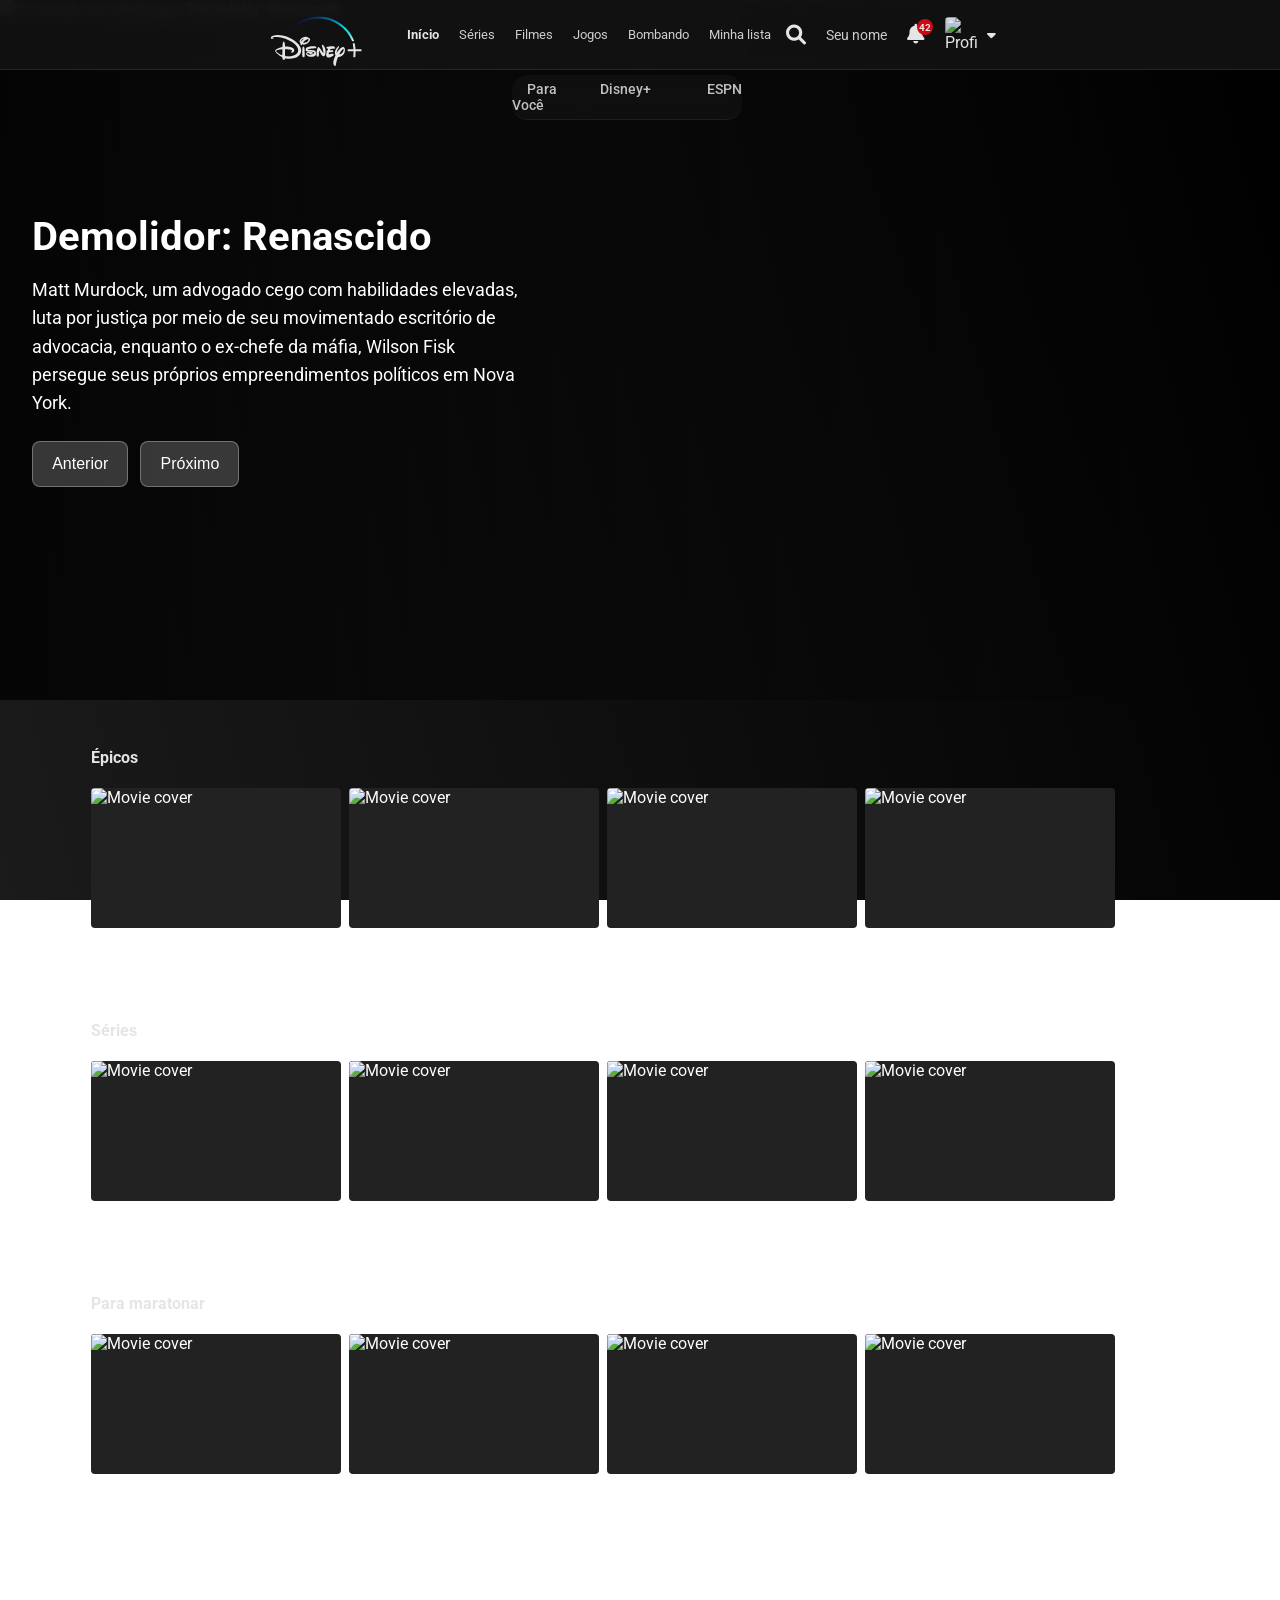
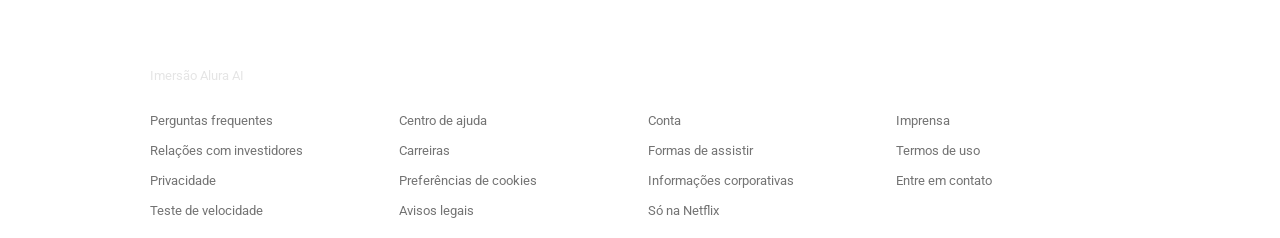
==== catalogo/catalogo.html @ b4ce7fa3 "Add files via upload" ====
<!DOCTYPE html>
<html lang="pt-BR">

<head>
    <meta charset="UTF-8">
    <meta name="viewport" content="width=device-width, initial-scale=1.0">
    <title>Para Você | Disney+</title>
    <link rel="shortcut icon" href="/Projeto-disney/img/d.png" type="image/x-icon">
    <link rel="stylesheet" href="catalogo.css">
    <link href="https://cdnjs.cloudflare.com/ajax/libs/font-awesome/6.0.0/css/all.min.css" rel="stylesheet">
    <link href="https://fonts.googleapis.com/css2?family=Roboto:wght@300;400;500;700&display=swap" rel="stylesheet">
</head>

<body>
    <!-- Top fixed navbar com 3 opções -->
    <div class="mini-navbar" id="mini-navbar">
        <div class="container">
            <nav>
                <ul class="mini-nav-links">
                    <li><a href="#">Para Você</a></li>
                    <li><a href="#">Disney+</a></li>
                    <li><a href="#">ESPN</a></li>
                </ul>
            </nav>
        </div>
    </div>

    <!-- Navbar principal -->
    <header class="navbar" id="navbar">
        <div class="container navbar-content">
            <div class="navbar-left">
                <img class="logo" src="../img/disney--1.svg"
                    alt="Disney">
                <nav>
                    <ul class="nav-links">
                        <li><a href="https://www.alura.com.br/" class="active">Início</a></li>
                        <li><a href="https://www.alura.com.br/">Séries</a></li>
                        <li><a href="https://www.alura.com.br/">Filmes</a></li>
                        <li><a href="https://www.alura.com.br/">Jogos</a></li>
                        <li><a href="https://www.alura.com.br/">Bombando</a></li>
                        <li><a href="https://www.alura.com.br/">Minha lista</a></li>
                    </ul>
                </nav>
            </div>
        <div class="navbar-right">
            <i class="fas fa-search icon"></i>
            <a href="../index.html" class="kids-link" id="profile-name">Seu nome</a>
            <div class="nav-notification">
                <i class="fas fa-bell icon"></i>
                <span class="notification-badge">42</span>
            </div>
            <a href="../index.html" class="profile-menu" style="text-decoration: none; color: inherit;">
                <img class="profile-icon" id="profile-image" src="https://upload.wikimedia.org/wikipedia/commons/0/0b/Netflix-avatar.png"
                    alt="Profile">
                <i class="fas fa-caret-down icon" style="font-size: 14px; margin-left: 5px;"></i>
            </a>
        </div>

        <div>

        </div>
    </header>

    <!-- Showcase grande com conteúdo único intercambiável -->
    <section class="showcase-section" id="showcase-section">
        <div class="showcase-content">
            <div class="showcase-image">
                <img id="showcase-img" src="https://images.unsplash.com/photo-1505686994434-e3cc5abf1330?q=80&w=1200&auto=format&fit=crop" alt="Conteúdo em destaque">
            </div>
            <div class="showcase-overlay">
                <div class="showcase-info">
                    <h1 id="showcase-title">Para você: Em breve</h1>
                    <p id="showcase-description">Selecione um item de qualquer slider para ver mais detalhes aqui, com imagem e texto explicativo.</p>
                    <div class="showcase-actions">
                        <button id="showcase-prev" type="button">Anterior</button>
                        <button id="showcase-next" type="button">Próximo</button>
                    </div>
                </div>
            </div>
        </div>
    </section>

    <!-- Sliders Container -->
    <main class="sliders-container" id="main-content">
        <!-- Javascript will inject the rows aqui -->
    </main>

    <!-- Footer -->
    <footer>
        <div class="footer-content">
            <a href="https://www.alura.com.br/" target="_blank">
                <p>Imersão Alura AI</p>
            </a>
            <ul class="footer-links">
                <li><a href="https://www.alura.com.br/" target="_blank">Perguntas frequentes</a></li>
                <li><a href="https://www.alura.com.br/" target="_blank">Centro de ajuda</a></li>
                <li><a href="https://www.alura.com.br/" target="_blank">Conta</a></li>
                <li><a href="https://www.alura.com.br/" target="_blank">Imprensa</a></li>
                <li><a href="https://www.alura.com.br/" target="_blank">Relações com investidores</a></li>
                <li><a href="https://www.alura.com.br/" target="_blank">Carreiras</a></li>
                <li><a href="https://www.alura.com.br/" target="_blank">Formas de assistir</a></li>
                <li><a href="https://www.alura.com.br/" target="_blank">Termos de uso</a></li>
                <li><a href="https://www.alura.com.br/" target="_blank">Privacidade</a></li>
                <li><a href="https://www.alura.com.br/" target="_blank">Preferências de cookies</a></li>
                <li><a href="https://www.alura.com.br/" target="_blank">Informações corporativas</a></li>
                <li><a href="https://www.alura.com.br/" target="_blank">Entre em contato</a></li>
                <li><a href="https://www.alura.com.br/" target="_blank">Teste de velocidade</a></li>
                <li><a href="https://www.alura.com.br/" target="_blank">Avisos legais</a></li>
                <li><a href="https://www.alura.com.br/" target="_blank">Só na Netflix</a></li>
            </ul>
        </div>
    </footer>

    <!-- Script para carregar perfil ativo do localStorage -->
    <script>
        document.addEventListener('DOMContentLoaded', function() {
            const profileData = localStorage.getItem('activeProfile');
            
            if (profileData) {
                const profile = JSON.parse(profileData);
                
                // Atualizar nome do perfil
                const profileNameElement = document.getElementById('profile-name');
                if (profileNameElement) {
                    profileNameElement.textContent = profile.name;
                }
                
                // Atualizar imagem do perfil
                const profileImageElement = document.getElementById('profile-image');
                if (profileImageElement) {
                    profileImageElement.src = profile.image;
                }
            }

            // Page transition setup
            const links = document.querySelectorAll('a[href*="index.html"], a[href="../index.html"]');
            links.forEach(link => {
                link.addEventListener('click', function(e) {
                    // Ignore external links
                    if (this.target === '_blank' || this.href.includes('alura.com')) {
                        return;
                    }

                    e.preventDefault();
                    const href = this.href;

                    // Add exit animation
                    document.body.classList.add('page-exit');

                    // Navigate after transition
                    setTimeout(() => {
                        window.location.href = href;
                    }, 400);
                });
            });
        });
    </script>

    <script type="module" src="js/main.js"></script>
</body>

</html>
---- catalogo/catalogo.css ----
:root {
    --netflix-red: #E50914;
    --dark-bg: #141414;
    --text-color: #ffffff;
}

* {
    margin: 0;
    padding: 0;
    box-sizing: border-box;
}

body {
    font-family: 'Roboto', 'Helvetica Neue', Helvetica, Arial, sans-serif;
    background-color: var(--dark-bg);
    background: linear-gradient(75deg, rgba(20, 20, 20, 0.973), rgb(0, 0, 0)) no-repeat center center fixed;
    color: var(--text-color);
    overflow-x: hidden;
}

a {
    text-decoration: none;
    color: #e5e5e5;
    transition: color 0.3s;
}

a:hover {
    color: aqua;
}

/* Navbar */
.container {
    max-width: 300px;
    width: 100%;
    margin: 0 auto;
}

.mini-navbar {
    margin-top: 55px;
    position: fixed;
    margin-left: 40%;
    top: 20px;
    left: 0;
    width: 18%;
    background: rgba(20, 20, 20, 0.88);
    backdrop-filter: blur(8px);
    z-index: 1100;
    border-bottom: 1px solid rgba(255, 255, 255, 0.08);
    border-radius: 15px;
    height: 45px;
    display: flex;
    align-items: center;
    opacity: 0.8;
}

.mini-nav-links {
    list-style: none;
    display: flex;
    gap: 26px;
    font-size: 14px;
    color: #fff;
    transition: background 0.2s;
}

.mini-nav-links li a {
    color: #f1f1f1;
    font-weight: 500;
    padding: 8px 15px;
    border-radius: 6px;
    transition: background 0.2s;
}

.mini-nav-links li a:hover,
.mini-nav-links li a.active {
    background: rgba(255, 255, 255, 0.14);
}

.navbar {
    position: absolute;
    top: 0;
    left: 0;
    width: 100%;
    display: flex;
    justify-content: center;
    z-index: 1000;
    background-color: rgba(20, 20, 20, 0.92);
    backdrop-filter: blur(6px);
    border-bottom: 1px solid rgba(255, 255, 255, 0.1);
    height: 70px;
    opacity: 0.9;
}

.navbar-content {
    display:contents;
    justify-content: space-between;
    align-items: center;
    padding: 0 1.5rem;
    height: 100%;
}

.navbar-left,
.navbar-right {
    display: flex;
    align-items: center;
    padding-right: 15px;
    gap: 20px;
}

.logo {
    width: 92px;
    margin-top: 25px;
    margin-right: 25px;
    cursor: pointer;
}

.nav-links {
    list-style: none;
    display: flex;
    gap: 20px;
    font-size: 13px;
}

.nav-links .active {
    font-weight: bold;
    color: white;
}

.icon {
    font-size: 20px;
    cursor: pointer;
}

.kids-link {
    font-size: 14px;
}

.nav-notification {
    position: relative;
    cursor: pointer;
}

.notification-badge {
    position: absolute;
    top: -5px;
    right: -8px;
    background-color: var(--netflix-red);
    color: white;
    font-size: 10px;
    font-weight: bold;
    border-radius: 50%;
    width: 16px;
    height: 16px;
    display: flex;
    justify-content: center;
    align-items: center;
}

.profile-menu {
    display: flex;
    align-items: center;
    gap: 5px;
    cursor: pointer;
}

.profile-icon {
    width: 32px;
    border-radius: 4px;
}

/* Sliders */
.sliders-container {
    max-width: 1200px;
    margin: 0 auto;
    padding: 0 4%;
    padding-top: 50px;
    /* Space for showcase (500px) + margin */
    position: relative;
    z-index: 3;
    padding-bottom: 100px;
}

.showcase-section {
    position: relative;
    width: 100%;
    height: 700px;
    overflow: hidden;
    z-index: 900;
}

.showcase-content {
    position: relative;
    width: 100%;
    height: 100%;
}

.showcase-image {
    position: absolute;
    top: 0;
    left: 0;
    width: 100%;
    height: 100%;
}

.showcase-image img {
    width: 100%;
    height: 100%;
    object-fit:cover;
}

.showcase-overlay {
    position: absolute;
    top: 0;
    left: 0;
    width: 100%;
    height: 100%;
    background: linear-gradient(to right, rgba(0,0,0,0.8) 0%, rgba(0,0,0,0.4) 50%, transparent 100%);
    display: flex;
    align-items: center;
    justify-content: flex-start;
    padding: 2rem;
}

.showcase-info {
    color: #fff;
    max-width: 500px;
    z-index: 10;
}

.showcase-info h1 {
    font-size: 2.5rem;
    margin-bottom: 1rem;
    font-weight: bold;
}

.showcase-info p {
    font-size: 1.1rem;
    margin-bottom: 1.5rem;
    line-height: 1.6;
}

.showcase-actions {
    display: flex;
    gap: 0.75rem;
}

.showcase-actions button {
    background: rgba(255, 255, 255, 0.2);
    border: 1px solid rgba(255, 255, 255, 0.3);
    color: #fff;
    border-radius: 8px;
    padding: 0.8rem 1.2rem;
    cursor: pointer;
    transition: background 0.2s;
    font-size: 1rem;
}

.showcase-actions button:hover {
    background: rgba(255, 255, 255, 0.34);
}


.slider-section {
    margin-bottom: 3.5vw;
}

.slider-header {
    display: flex;
    justify-content: space-between;
    align-items: flex-end;
    margin-bottom: 12px;
}

.slider-title {
    font-size: 1.25vw;
    font-weight: bold;
    color: #e5e5e5;
    line-height: 1.25vw;
}

.slider-indicators {
    display: flex;
    gap: 2px;
    margin-bottom: 4px;
}

.slider-indicators div {
    width: 12px;
    height: 2px;
    background-color: #4d4d4d;
}

.slider-indicators div.active {
    background-color: #aaa;
}

.movie-row {
    display: flex;
    gap: 8px;
    /* Small gap between movie cards */
    overflow-x: visible;
    /* Let the expanded cards paint outside this box vertically */
    padding: 10px 4% 50px 4%;
    /* Added bottom padding to hold the expanding modal */
    margin: 0 -4%;
    /* Pull edges back out so we don't double up padding from container */
    scroll-behavior: smooth;
    -ms-overflow-style: none;
    scrollbar-width: none;
}

.movie-row::-webkit-scrollbar {
    display: none;
}

.movie-card {
    min-width: 250px;
    width: 250px;
    height: 140px;
    background-color: #222;
    border-radius: 4px;
    cursor: pointer;
    transition: transform 0.3s cubic-bezier(0.25, 0.46, 0.45, 0.94) 0s, border-radius 0.3s 0s, z-index 0s 0.3s, box-shadow 0.3s 0s;
    position: relative;
    z-index: 1;
    transform-origin: center center;
    /* Default origin */
}

/* Modifiers applied by JavaScript to prevent edge clipping */
.movie-card.origin-left {
    transform-origin: left center;
}

.movie-card.origin-right {
    transform-origin: right center;
}

.movie-card:hover {
    transform: scale(1.6) translateY(-5%);
    /* Reduced vertical translation since container has more padding */
    z-index: 99;
    border-radius: 6px;
    box-shadow: 0 10px 40px rgba(0, 0, 0, 0.9);
    transition: transform 0.3s cubic-bezier(0.25, 0.46, 0.45, 0.94) 0.6s, border-radius 0.3s 0.6s, box-shadow 0.3s 0.6s, z-index 0s 0s;
}

.movie-card img {
    position: absolute;
    top: 0;
    left: 0;
    width: 100%;
    height: 100%;
    object-fit: cover;
    border-radius: 4px;
    transition: opacity 0.3s ease, border-radius 0.3s;
    z-index: 2;
}

.movie-card iframe {
    position: absolute;
    top: 0;
    left: 0;
    width: 100%;
    height: 100%;
    opacity: 0;
    border-radius: 4px;
    transition: opacity 0.3s ease, border-radius 0.3s;
    pointer-events: none;
    z-index: 1;
}

.movie-card iframe.playing {
    opacity: 1;
    z-index: 3;
    border-radius: 6px 6px 0 0;
}

.movie-card:hover img {
    border-radius: 6px 6px 0 0;
    transition: border-radius 0s 0.6s;
}

.movie-card img.playing-video {
    opacity: 0;
}

/* Card Details Modal */
.card-details {
    position: absolute;
    top: 100%;
    left: 0;
    width: 100%;
    background-color: #181818;
    border-bottom-left-radius: 6px;
    border-bottom-right-radius: 6px;
    padding: 18px 16px;
    opacity: 0;
    visibility: hidden;
    transition: opacity 0.3s 0s, visibility 0.3s 0s;
    box-shadow: 0 15px 30px rgba(0, 0, 0, 0.9);
    display: flex;
    flex-direction: column;
    gap: 12px;
    z-index: 2;
    cursor: default;
}

.movie-card:hover .card-details {
    opacity: 1;
    visibility: visible;
    transition: opacity 0.2s 0.6s, visibility 0s 0.6s;
}

.details-buttons {
    display: flex;
    justify-content: space-between;
    align-items: center;
}

.left-buttons,
.right-buttons {
    display: flex;
    gap: 8px;
}

.btn-icon {
    width: 32px;
    height: 32px;
    border-radius: 50%;
    background-color: #2b2b2b;
    border: 1px solid rgba(255, 255, 255, 0.5);
    color: white;
    display: flex;
    justify-content: center;
    align-items: center;
    cursor: pointer;
    font-size: 14px;
    transition: border-color 0.2s, background-color 0.2s;
}

.btn-icon:hover {
    border-color: white;
    background-color: rgba(255, 255, 255, 0.2);
}

.btn-play-icon {
    background-color: white;
    color: black;
    border: none;
}

.btn-play-icon:hover {
    background-color: #e6e6e6;
}

.btn-play-icon i {
    margin-left: 2px;
}

.details-info {
    display: flex;
    align-items: center;
    gap: 8px;
    font-size: 11px;
    font-weight: bold;
}

.match-score {
    color: #46d369;
}

.age-badge {
    background-color: transparent;
    border: 1px solid rgba(255, 255, 255, 0.4);
    color: white;
    padding: 1px 3px;
    border-radius: 2px;
    font-family: Arial, sans-serif;
}

.age-badge.red-accent {
    background-color: #d32f2f;
    border: none;
    font-weight: bold;
}

.resolution {
    border: 1px solid rgba(255, 255, 255, 0.4);
    padding: 1px 3px;
    border-radius: 2px;
    color: rgba(255, 255, 255, 0.9);
}

.duration {
    color: rgba(255, 255, 255, 0.9);
}

.details-tags {
    display: flex;
    gap: 6px;
    font-size: 11px;
    color: rgba(255, 255, 255, 0.9);
    margin-top: 4px;
}

.details-tags span:not(:last-child)::after {
    content: "•";
    color: #666;
    margin-left: 6px;
}

/* Badges */
.badge-top10 {
    position: absolute;
    top: 0;
    right: 0;
    width: 22px;
    height: 28px;
    background-color: var(--netflix-red);
    color: white;
    display: flex;
    flex-direction: column;
    justify-content: center;
    align-items: center;
    font-weight: bold;
    z-index: 4;
    border-bottom-left-radius: 2px;
    box-shadow: -2px 2px 4px rgba(0, 0, 0, 0.5);
    font-family: 'Helvetica Neue', Helvetica, Arial, sans-serif;
}

.badge-top10 span.top {
    font-size: 7px;
    letter-spacing: 0.5px;
    line-height: 8px;
}

.badge-top10 span.number {
    font-size: 13px;
    line-height: 13px;
}

.badge-bottom {
    position: absolute;
    bottom: 8px;
    left: 50%;
    transform: translateX(-50%);
    padding: 2px 4px;
    font-size: 10px;
    font-weight: bold;
    border-radius: 2px;
    z-index: 4;
    white-space: nowrap;
    text-transform: uppercase;
}

.movie-card.has-progress .badge-bottom {
    bottom: 12px;
}

.badge-bottom.red {
    background-color: var(--netflix-red);
    color: white;
}

.badge-bottom.white {
    background-color: white;
    color: black;
}

/* Progress bar */
.progress-bar-container {
    position: absolute;
    bottom: 0;
    left: 0;
    width: 100%;
    height: 4px;
    background-color: rgba(100, 100, 100, 0.7);
    z-index: 5;
    border-bottom-left-radius: 4px;
    border-bottom-right-radius: 4px;
}

.progress-value {
    height: 100%;
    background-color: var(--netflix-red);
    border-bottom-left-radius: 4px;
}

/* Mobile adjustments */
@media (max-width: 768px) {
    .nav-links {
        display: none;
    }

    .movie-card {
        min-width: 200px;
        width: 200px;
        height: 112px;
    }

    .slider-title {
        font-size: 4vw;
        line-height: 4.5vw;
    }
}

/* Footer */
footer {
    padding: 0 4%;
    color: #737373;
    font-size: 13px;
    margin-bottom: 20px;
}

.footer-content {
    max-width: 980px;
    margin: 0 auto;
}

.footer-content p {
    margin-bottom: 30px;
}

.footer-links {
    list-style: none;
    display: grid;
    grid-template-columns: repeat(4, 1fr);
    grid-gap: 15px;
}

.footer-links a {
    color: #737373;
}

.footer-links a:hover {
    text-decoration: underline;
}

@media (max-width: 768px) {
    .footer-links {
        grid-template-columns: repeat(2, 1fr);
    }
}

/* Media Queries para Responsividade Completa */

/* Tablet (769px - 1024px) */
@media (max-width: 1024px) and (min-width: 769px) {
    .container {
        max-width: 900px;
    }

    .mini-navbar {
        width: 25%;
        margin-left: 35%;
        height: 42px;
        opacity: 0;
    }

    .mini-nav-links {
        gap: 18px;
        font-size: 13px;
    }

    .mini-nav-links li a {
        padding: 6px 12px;
    }

    .navbar-content {
        padding: 0 1rem;
    }

    .nav-links {
        gap: 16px;
        font-size: 12px;
    }

    .logo {
        width: 80px;
        margin-right: 20px;
    }

    .showcase-section {
        height: 450px;
    }

    .showcase-info h1 {
        font-size: 2rem;
    }

    .showcase-info p {
        font-size: 1rem;
    }

    .showcase-actions button {
        padding: 0.7rem 1rem;
        font-size: 0.9rem;
    }

    .sliders-container {
        padding-top: 80px;
    }

    .movie-card {
        min-width: 220px;
        width: 220px;
        height: 125px;
    }

    .movie-card:hover {
        transform: scale(1.5) translateY(-3%);
    }

    /* Drag functionality for tablets */
    .movie-row {
        cursor: grab;
        user-select: none;
    }

    .movie-row.dragging {
        cursor: grabbing;
    }
}

/* Mobile (até 768px) - Enhanced */
@media (max-width: 768px) {
    .container {
        max-width: 100%;
        padding: 0 1rem;
    }

    .mini-navbar {
        width: 90%;
        margin-left: 5%;
        margin-top: 50px;
        height: 40px;
        border-radius: 10px;
        opacity: 0;
    }

    .mini-nav-links {
        gap: 12px;
        font-size: 12px;
        justify-content: center;
    }

    .mini-nav-links li a {
        padding: 5px 10px;
    }

    .navbar {
        height: 60px;
    }

    .navbar-content {
        padding: 0 0.5rem;
    }

    .nav-links {
        gap: 10px;
        font-size: 11px;
    }

    .logo {
        width: 70px;
        margin-right: 15px;
    }

    .nav-notification span {
        font-size: 9px;
        width: 14px;
        height: 14px;
    }

    .profile-icon {
        width: 28px;
    }

    .showcase-section {
        height: 400px;
    }

    .showcase-overlay {
        padding: 1.5rem;
    }

    .showcase-info h1 {
        font-size: 1.8rem;
        margin-bottom: 0.8rem;
    }

    .showcase-info p {
        font-size: 0.95rem;
        margin-bottom: 1rem;
    }

    .showcase-actions {
        flex-direction: column;
        gap: 0.5rem;
        align-items: flex-start;
    }

    .showcase-actions button {
        padding: 0.6rem 0.9rem;
        font-size: 0.85rem;
    }

    .sliders-container {
        padding: 0 2%;
        padding-top: 80px;
    }

    .movie-row {
        gap: 6px;
        padding: 8px 2% 40px 2%;
        margin: 0 -2%;
        /* Enable horizontal scrolling on mobile */
        overflow-x: auto;
        scroll-snap-type: x mandatory;
        cursor: grab;
        user-select: none;
        -webkit-overflow-scrolling: touch;
    }

    .movie-row.dragging {
        cursor: grabbing;
        scroll-behavior: auto;
    }

    .movie-card {
        min-width: 180px;
        width: 180px;
        height: 100px;
        scroll-snap-align: start;
    }

    .movie-card:hover {
        transform: scale(1.3) translateY(-2%);
    }

    .card-details {
        padding: 14px 12px;
    }

    .details-buttons {
        flex-direction: column;
        gap: 10px;
    }

    .left-buttons,
    .right-buttons {
        flex-direction: row;
        justify-content: center;
    }

    .btn-icon {
        width: 28px;
        height: 28px;
        font-size: 12px;
    }
}

/* Mobile Pequeno (até 480px) */
@media (max-width: 480px) {
    .mini-navbar {
        width: 95%;
        margin-left: 2.5%;
        height: 38px;
        opacity: 0;
    }

    .mini-nav-links {
        gap: 8px;
        font-size: 11px;
    }

    .mini-nav-links li a {
        padding: 4px 8px;
    }

    .navbar {
        height: 55px;
    }

    .nav-links {
        gap: 8px;
        font-size: 10px;
    }

    .logo {
        width: 60px;
        margin-right: 10px;
    }

    .showcase-section {
        height: 40  0px;
    }

    .showcase-overlay {
        padding: 1rem;
    }

    .showcase-info h1 {
        font-size: 1.1rem;
    }

    .showcase-info p {
        font-size: 0.7rem;
    }

    .sliders-container {
        padding-top: 40px;
    }

    .movie-row {
        gap: 4px;
        padding: 6px 2% 30px 2%;
        margin: 0 -2%;
    }

    .movie-card {
        min-width: 150px;
        width: 150px;
        height: 85px;
    }

    .movie-card:hover {
        transform: scale(1.2) translateY(-1%);
    }

    .card-details {
        padding: 10px 8px;
    }

    .details-info {
        font-size: 11px;
    }

    .details-tags span {
        font-size: 11px;
    }
}
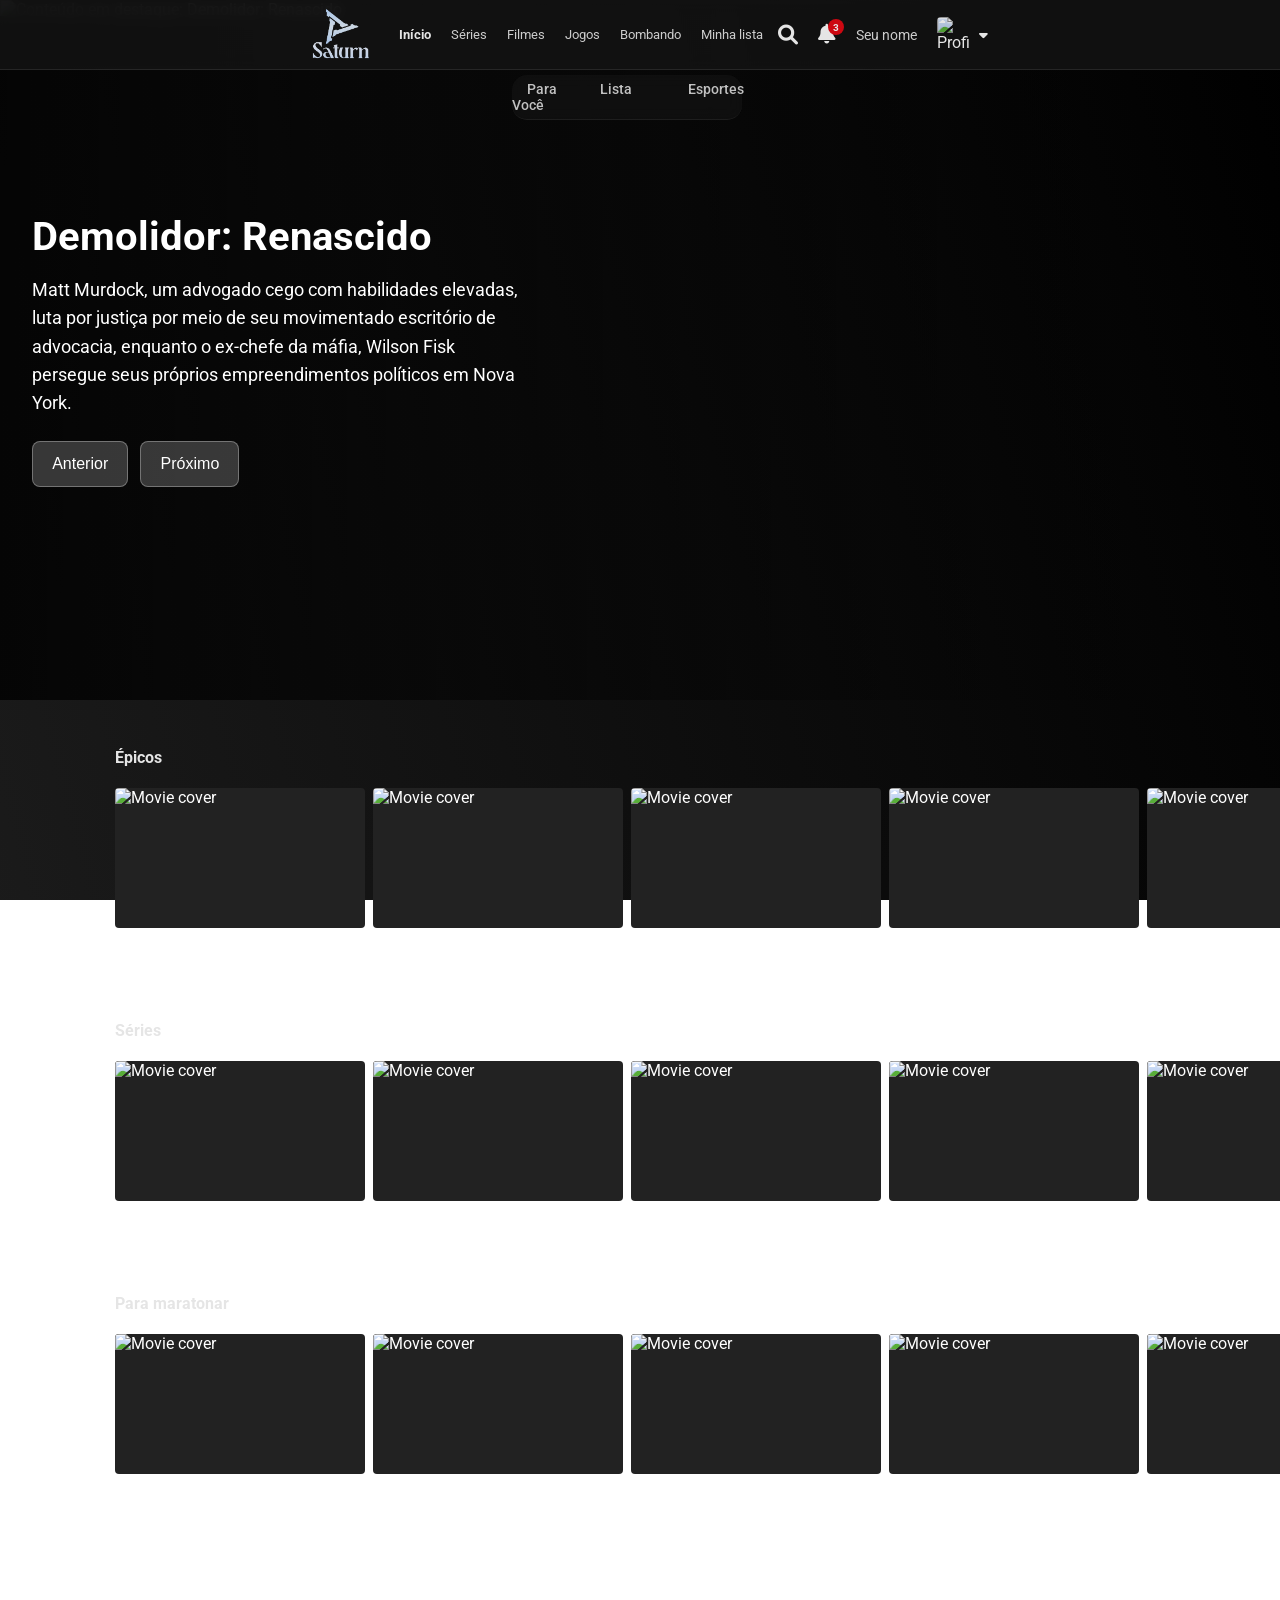
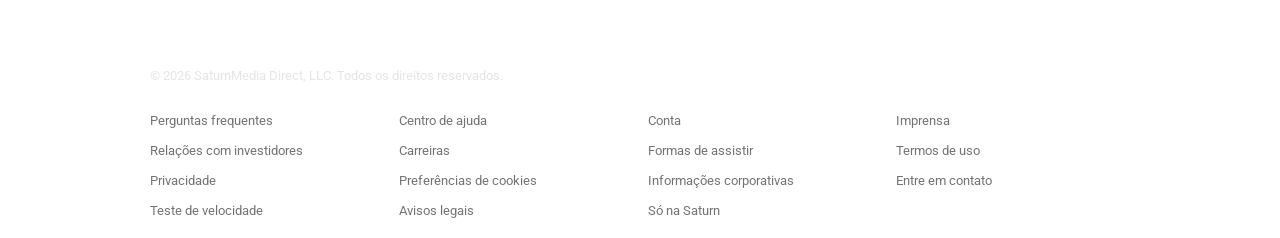
==== commit e4aeddc1: "Add files via upload" ====
--- a/catalogo/catalogo.html
+++ b/catalogo/catalogo.html
@@ -4,8 +4,8 @@
 <head>
     <meta charset="UTF-8">
     <meta name="viewport" content="width=device-width, initial-scale=1.0">
-    <title>Para Você | Disney+</title>
-    <link rel="shortcut icon" href="/Projeto-disney/img/d.png" type="image/x-icon">
+    <title>Para Você | Saturn</title>
+    <link rel="shortcut icon" href="/Projeto-disney/img/logo.png" type="image/x-icon">
     <link rel="stylesheet" href="catalogo.css">
     <link href="https://cdnjs.cloudflare.com/ajax/libs/font-awesome/6.0.0/css/all.min.css" rel="stylesheet">
     <link href="https://fonts.googleapis.com/css2?family=Roboto:wght@300;400;500;700&display=swap" rel="stylesheet">
@@ -18,8 +18,8 @@
             <nav>
                 <ul class="mini-nav-links">
                     <li><a href="#">Para Você</a></li>
-                    <li><a href="#">Disney+</a></li>
-                    <li><a href="#">ESPN</a></li>
+                    <li><a href="#">Lista</a></li>
+                    <li><a href="#">Esportes</a></li>
                 </ul>
             </nav>
         </div>
@@ -29,28 +29,55 @@
     <header class="navbar" id="navbar">
         <div class="container navbar-content">
             <div class="navbar-left">
-                <img class="logo" src="../img/disney--1.svg"
+                <img class="logo" src="../img/logosaturn.png"
                     alt="Disney">
                 <nav>
                     <ul class="nav-links">
-                        <li><a href="https://www.alura.com.br/" class="active">Início</a></li>
-                        <li><a href="https://www.alura.com.br/">Séries</a></li>
-                        <li><a href="https://www.alura.com.br/">Filmes</a></li>
-                        <li><a href="https://www.alura.com.br/">Jogos</a></li>
-                        <li><a href="https://www.alura.com.br/">Bombando</a></li>
-                        <li><a href="https://www.alura.com.br/">Minha lista</a></li>
+                        <li><a href="#" class="active">Início</a></li>
+                        <li><a href="#">Séries</a></li>
+                        <li><a href="#">Filmes</a></li>
+                        <li><a href="#">Jogos</a></li>
+                        <li><a href="#">Bombando</a></li>
+                        <li><a href="#">Minha lista</a></li>
                     </ul>
                 </nav>
             </div>
         <div class="navbar-right">
-            <i class="fas fa-search icon"></i>
-            <a href="../index.html" class="kids-link" id="profile-name">Seu nome</a>
+            <div class="search-container">
+                <i class="fas fa-search icon" id="search-icon"></i>
+                <input type="text" id="search-input" class="search-input" placeholder="Pesquisar filmes e séries..." aria-label="Pesquisar conteúdo">
+            </div>
             <div class="nav-notification">
                 <i class="fas fa-bell icon"></i>
-                <span class="notification-badge">42</span>
+                <span class="notification-badge">3</span>
+                <div class="notification-dropdown">
+                    <div class="notification-item">
+                        <div class="notification-content">
+                            <h4>Novo filme disponível</h4>
+                            <p>Assista "Pecadores" agora mesmo!</p>
+                            <span class="notification-time">2 horas atrás</span>
+                        </div>
+                    </div>
+                    <div class="notification-item">
+                        <div class="notification-content">
+                            <h4>Série recomendada</h4>
+                            <p>Baseado no seu gosto, recomendamos "Supernatural".</p>
+                            <span class="notification-time">1 dia atrás</span>
+                        </div>
+                    </div>
+                    <div class="notification-item">
+                        <div class="notification-content">
+                            <h4>Perfil atualizado</h4>
+                            <p>Seu perfil foi atualizado com sucesso.</p>
+                            <span class="notification-time">3 dias atrás</span>
+                        </div>
+                    </div>
+                    
+                </div>
             </div>
+            <a href="../index.html" class="kids-link" id="profile-name">Seu nome</a>
             <a href="../index.html" class="profile-menu" style="text-decoration: none; color: inherit;">
-                <img class="profile-icon" id="profile-image" src="https://upload.wikimedia.org/wikipedia/commons/0/0b/Netflix-avatar.png"
+                <img class="profile-icon" id="profile-image" src=""
                     alt="Profile">
                 <i class="fas fa-caret-down icon" style="font-size: 14px; margin-left: 5px;"></i>
             </a>
@@ -88,25 +115,25 @@
     <!-- Footer -->
     <footer>
         <div class="footer-content">
-            <a href="https://www.alura.com.br/" target="_blank">
-                <p>Imersão Alura AI</p>
+            <a href="#" target="_blank">
+                <p>© 2026 SaturnMedia Direct, LLC. Todos os direitos reservados.</p>
             </a>
             <ul class="footer-links">
-                <li><a href="https://www.alura.com.br/" target="_blank">Perguntas frequentes</a></li>
-                <li><a href="https://www.alura.com.br/" target="_blank">Centro de ajuda</a></li>
-                <li><a href="https://www.alura.com.br/" target="_blank">Conta</a></li>
-                <li><a href="https://www.alura.com.br/" target="_blank">Imprensa</a></li>
-                <li><a href="https://www.alura.com.br/" target="_blank">Relações com investidores</a></li>
-                <li><a href="https://www.alura.com.br/" target="_blank">Carreiras</a></li>
-                <li><a href="https://www.alura.com.br/" target="_blank">Formas de assistir</a></li>
-                <li><a href="https://www.alura.com.br/" target="_blank">Termos de uso</a></li>
-                <li><a href="https://www.alura.com.br/" target="_blank">Privacidade</a></li>
-                <li><a href="https://www.alura.com.br/" target="_blank">Preferências de cookies</a></li>
-                <li><a href="https://www.alura.com.br/" target="_blank">Informações corporativas</a></li>
-                <li><a href="https://www.alura.com.br/" target="_blank">Entre em contato</a></li>
-                <li><a href="https://www.alura.com.br/" target="_blank">Teste de velocidade</a></li>
-                <li><a href="https://www.alura.com.br/" target="_blank">Avisos legais</a></li>
-                <li><a href="https://www.alura.com.br/" target="_blank">Só na Netflix</a></li>
+                <li><a href="#" target="_blank">Perguntas frequentes</a></li>
+                <li><a href="#" target="_blank">Centro de ajuda</a></li>
+                <li><a href="#" target="_blank">Conta</a></li>
+                <li><a href="#" target="_blank">Imprensa</a></li>
+                <li><a href="#" target="_blank">Relações com investidores</a></li>
+                <li><a href="#" target="_blank">Carreiras</a></li>
+                <li><a href="#" target="_blank">Formas de assistir</a></li>
+                <li><a href="#" target="_blank">Termos de uso</a></li>
+                <li><a href="#" target="_blank">Privacidade</a></li>
+                <li><a href="#" target="_blank">Preferências de cookies</a></li>
+                <li><a href="#" target="_blank">Informações corporativas</a></li>
+                <li><a href="#" target="_blank">Entre em contato</a></li>
+                <li><a href="#" target="_blank">Teste de velocidade</a></li>
+                <li><a href="#" target="_blank">Avisos legais</a></li>
+                <li><a href="#" target="_blank">Só na Saturn</a></li>
             </ul>
         </div>
     </footer>
--- a/catalogo/catalogo.css
+++ b/catalogo/catalogo.css
@@ -51,6 +51,7 @@
     display: flex;
     align-items: center;
     opacity: 0.8;
+    transition: transform 0.3s ease;
 }
 
 .mini-nav-links {
@@ -108,8 +109,8 @@
 
 .logo {
     width: 92px;
-    margin-top: 25px;
-    margin-right: 25px;
+    margin-top: 15px;
+    margin-right: 10px;
     cursor: pointer;
 }
 
@@ -128,6 +129,65 @@
 .icon {
     font-size: 20px;
     cursor: pointer;
+}
+
+.search-container {
+    display: flex;
+    align-items: center;
+    position: relative;
+    gap: 0;
+}
+
+#search-icon {
+    z-index: 10;
+    cursor: pointer;
+    transition: all 0.3s ease;
+}
+
+#search-icon:hover {
+    color: aqua;
+}
+
+.search-input {
+    position: absolute;
+    right: 0;
+    width: 0;
+    height: 32px;
+    padding: 0 10px 0 10px;
+    background-color: rgba(221, 0, 0, 0.1);
+    border: 1px solid rgba(255, 255, 255, 0.2);
+    border-radius: 4px;
+    color: white;
+    font-size: 14px;
+    outline: none;
+    transition: all 0.3s ease;
+    opacity: 0;
+}
+
+.search-input::placeholder {
+    color: rgba(255, 255, 255, 0.5);
+}
+
+.search-input:focus {
+    background-color: rgba(255, 255, 255, 0.15);
+    border-color: rgba(255, 255, 255, 0.4);
+}
+
+.search-container.active #search-icon {
+    color: aqua;
+}
+
+.search-container.active .search-input {
+    width: 210px;
+    opacity: 1;
+}
+
+.navbar-right {
+    transition: transform 0.3s ease;
+}
+
+.navbar-right.search-active {
+    transform: translateX(180px);
 }
 
 .kids-link {
@@ -155,6 +215,74 @@
     align-items: center;
 }
 
+.notification-dropdown {
+    position: absolute;
+    top: 100%;
+    left: 0;
+    width: 320px;
+    background-color: #181818;
+    border: 1px solid rgba(255, 255, 255, 0.1);
+    border-radius: 8px;
+    box-shadow: 0 8px 24px rgba(0, 0, 0, 0.8);
+    opacity: 0;
+    visibility: hidden;
+    transform: translateY(-10px);
+    transition: all 0.3s ease;
+    z-index: 1200;
+    max-height: 400px;
+    overflow-y: auto;
+}
+
+.notification-dropdown.show {
+    opacity: 1;
+    visibility: visible;
+    transform: translateY(0);
+}
+
+.notification-item {
+    padding: 16px;
+    border-bottom: 1px solid rgba(255, 255, 255, 0.1);
+    cursor: pointer;
+    transition: background-color 0.2s ease;
+    display: flex;
+    align-items: flex-start;
+    gap: 12px;
+}
+
+.notification-item:last-child {
+    border-bottom: none;
+}
+
+.notification-item:hover {
+    background-color: rgba(255, 255, 255, 0.05);
+}
+
+.notification-icon {
+    width: 40px;
+    height: 40px;
+    border-radius: 6px;
+    flex-shrink: 0;
+}
+
+.notification-content h4 {
+    color: #fff;
+    font-size: 14px;
+    font-weight: bold;
+    margin-bottom: 4px;
+}
+
+.notification-content p {
+    color: #ccc;
+    font-size: 12px;
+    margin-bottom: 8px;
+    line-height: 1.4;
+}
+
+.notification-time {
+    color: #888;
+    font-size: 11px;
+}
+
 .profile-menu {
     display: flex;
     align-items: center;
@@ -169,7 +297,7 @@
 
 /* Sliders */
 .sliders-container {
-    max-width: 1200px;
+    max-width: 90%;
     margin: 0 auto;
     padding: 0 4%;
     padding-top: 50px;
